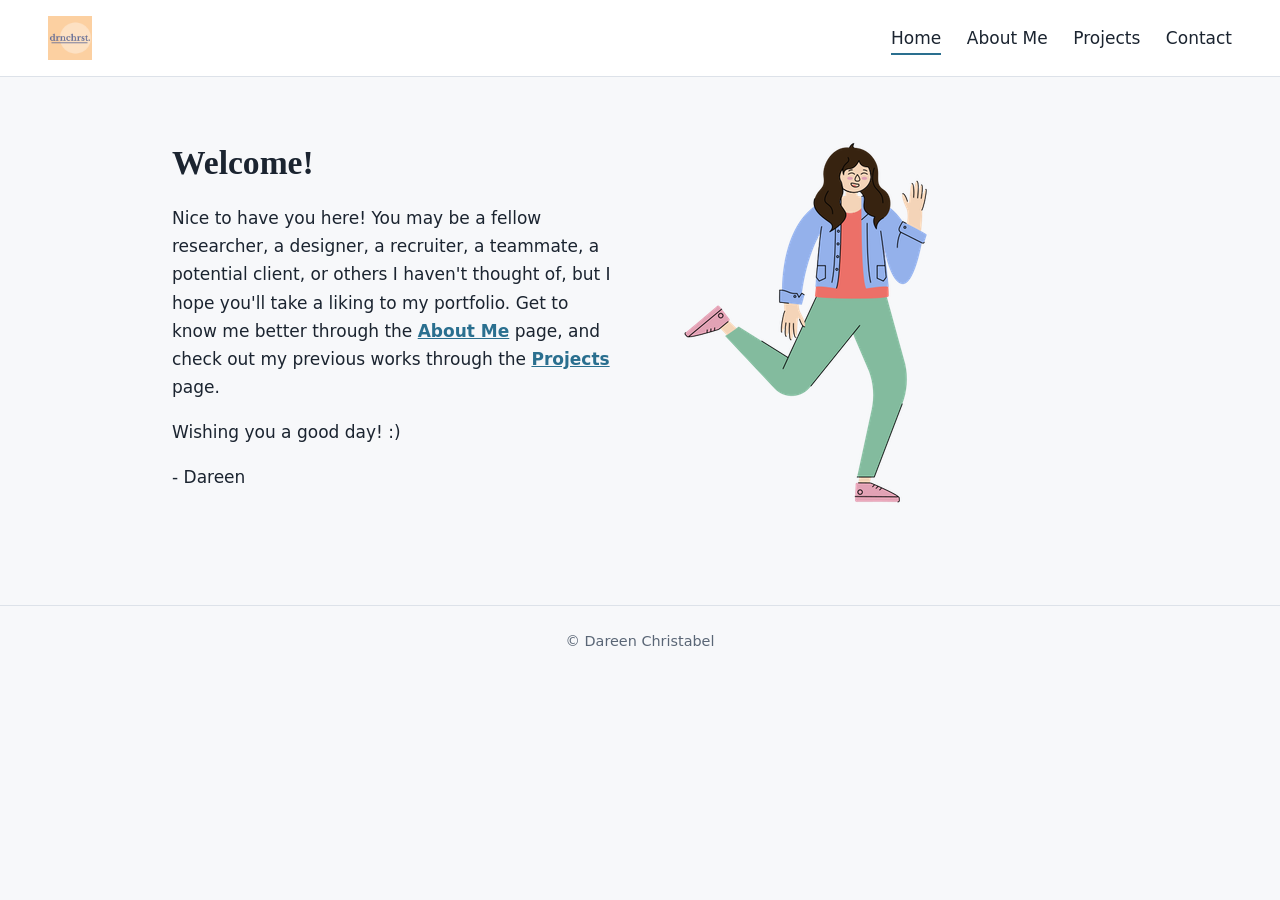
==== index.html @ a6f50239 "initialize porfolio website" ====
<!DOCTYPE html>
<html lang="en"><head><meta charset="utf-8"><meta name="viewport" content="width=device-width, initial-scale=1">
<title>Dareen Christabel</title><meta property="og:title" content="Dareen Christabel"><link rel="stylesheet" href="style.css"></head>
<body><header class="site"><a href="index.html"><img src="images/612d7049ee8b9d09324c1051_drnchrst.-1-.png" alt="A picture of Dareen"></a><nav aria-label="Main"><ul><li><a href="index.html" aria-current="page">Home</a></li><li><a href="about-me.html">About Me</a></li><li><a href="projects.html">Projects</a></li><li><a href="contact.html">Contact</a></li></ul></nav></header>
<main class="wide">

<div class="hero"><div>
<h2>Welcome!</h2>
<p>Nice to have you here! You may be a fellow researcher, a designer, a recruiter, a teammate, a potential client, or others I haven't thought of, but I hope you'll take a liking to my portfolio. Get to know me better through the <strong><a href="about-me.html">About Me</a></strong> page, and check out my previous works through the <strong><a href="projects.html">Projects</a></strong> page.</p>
<p>Wishing you a good day! :)</p>
<p>- Dareen</p></div>
<img src="images/61319481dfd6060967ee1aa3_the-little-things---standing-1-.png" alt="A woman waving hello"></div>

</main><footer>&copy; Dareen Christabel</footer></body></html>
---- style.css ----
:root{--bg:#f7f8fa;--surface:#fff;--ink:#1b2430;--muted:#5a6676;--line:#dde2e9;--accent:#2a6f8f;--accent-ink:#fff;--note:#eaf2f6}
@media (prefers-color-scheme:dark){:root{--bg:#12171d;--surface:#1a2129;--ink:#e8edf2;--muted:#a3afbd;--line:#2c3641;--accent:#6bb4d3;--accent-ink:#0e1419;--note:#1d2a33}}
*{box-sizing:border-box}
html{scroll-behavior:smooth}
body{margin:0;background:var(--bg);color:var(--ink);font:17px/1.65 system-ui,-apple-system,"Segoe UI",Roboto,sans-serif}
h1,h2,h3,h4,h5{font-family:Georgia,"Iowan Old Style",serif;line-height:1.25;margin:0 0 .6em;font-weight:600}
h2{font-size:2.1rem}h3{font-size:1.35rem;color:var(--muted);font-weight:500}h4{font-size:1.5rem;margin-top:2.6em;padding-top:1.2em;border-top:1px solid var(--line)}
h5{font-family:system-ui,sans-serif;font-size:.9rem;font-weight:400;color:var(--muted);margin:.5em 0 2em}
a{color:var(--accent)}a:focus-visible,button:focus-visible,input:focus-visible,textarea:focus-visible{outline:3px solid var(--accent);outline-offset:2px}
header.site{display:flex;align-items:center;justify-content:space-between;gap:1rem;padding:1rem clamp(1rem,4vw,3rem);border-bottom:1px solid var(--line);background:var(--surface);flex-wrap:wrap}
header.site img{height:44px;width:auto;display:block}
nav ul{display:flex;gap:1.6rem;list-style:none;margin:0;padding:0;flex-wrap:wrap}
nav a{color:var(--ink);text-decoration:none;padding:.3rem 0;border-bottom:2px solid transparent}
nav a:hover,nav a[aria-current=page]{border-color:var(--accent)}
main{max-width:760px;margin:0 auto;padding:3rem clamp(1rem,4vw,2rem) 5rem}
main.wide{max-width:1000px}
figure{margin:2rem 0}figure img{max-width:100%;height:auto;border-radius:6px;border:1px solid var(--line);display:block;margin:0 auto}
figcaption{font-size:.85rem;color:var(--muted);margin-top:.6rem;text-align:center}
.hero{display:grid;grid-template-columns:1fr 1fr;gap:3rem;align-items:center;max-width:1000px}
.hero img{max-width:100%;height:auto}
@media(max-width:760px){.hero{grid-template-columns:1fr}}
.why{background:var(--note);border-left:4px solid var(--accent);padding:.8rem 1.1rem;margin:1.4rem 0;border-radius:0 6px 6px 0}
.why p{margin:.4em 0}
.meta{color:var(--muted);font-size:.95rem}
.kw,.disc{font-size:.92rem;color:var(--muted)}
.cards{display:grid;gap:2rem}
.card{display:grid;grid-template-columns:1fr 1.2fr;gap:1.6rem;background:var(--surface);border:1px solid var(--line);border-radius:10px;padding:1.2rem}
.card img{width:100%;height:auto;border-radius:6px}
.card dl{margin:0;font-size:.95rem}.card dt{font-weight:600;display:inline}.card dd{display:inline;margin:0}.card .row{margin:.25rem 0}
@media(max-width:760px){.card{grid-template-columns:1fr}}
form{display:grid;gap:1rem;margin-top:1rem}
label{display:grid;gap:.3rem;font-size:.95rem}
input,textarea{font:inherit;color:var(--ink);background:var(--surface);border:1px solid var(--line);border-radius:6px;padding:.65rem .8rem}
button{font:inherit;background:var(--accent);color:var(--accent-ink);border:0;border-radius:6px;padding:.7rem 1.4rem;cursor:pointer;justify-self:start}
.msg{display:none;padding:.8rem 1rem;border-radius:6px;background:var(--note)}
footer{border-top:1px solid var(--line);padding:1.5rem;text-align:center;color:var(--muted);font-size:.9rem}
@media(prefers-reduced-motion:reduce){html{scroll-behavior:auto}}
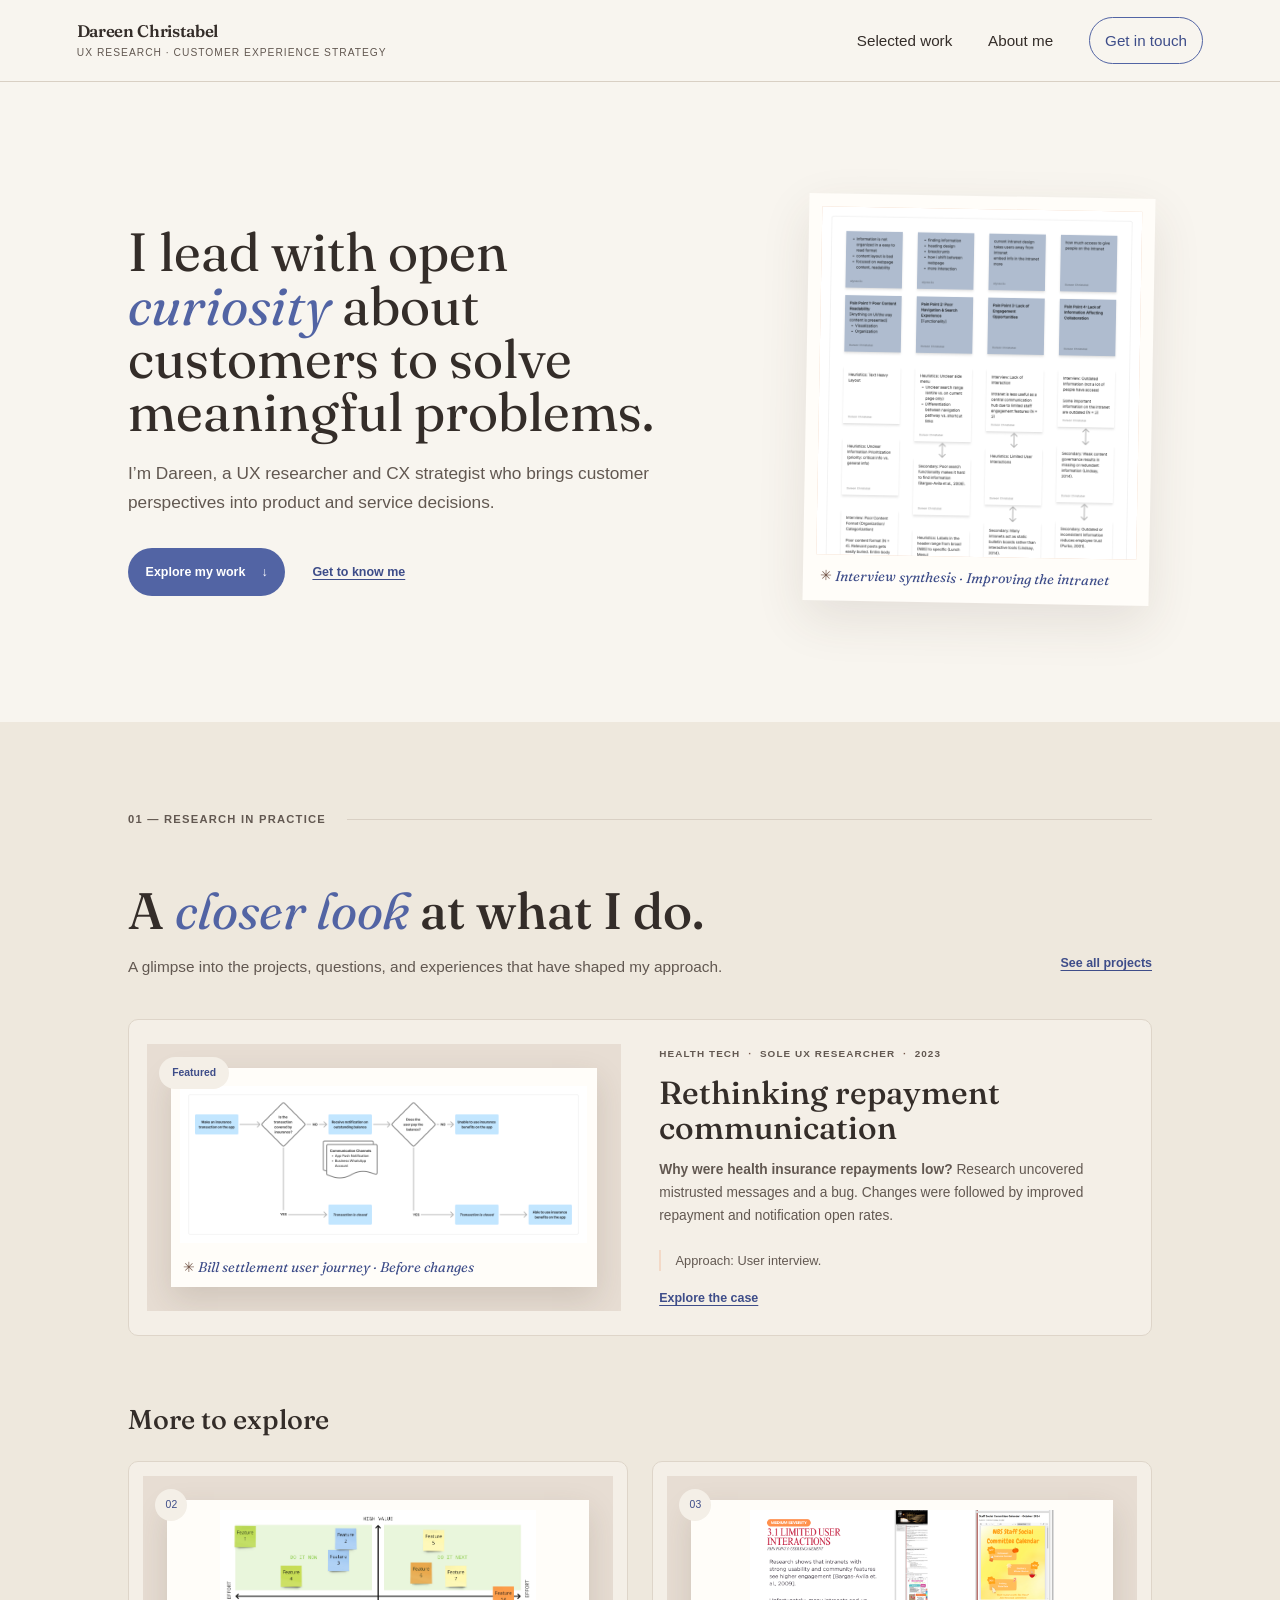
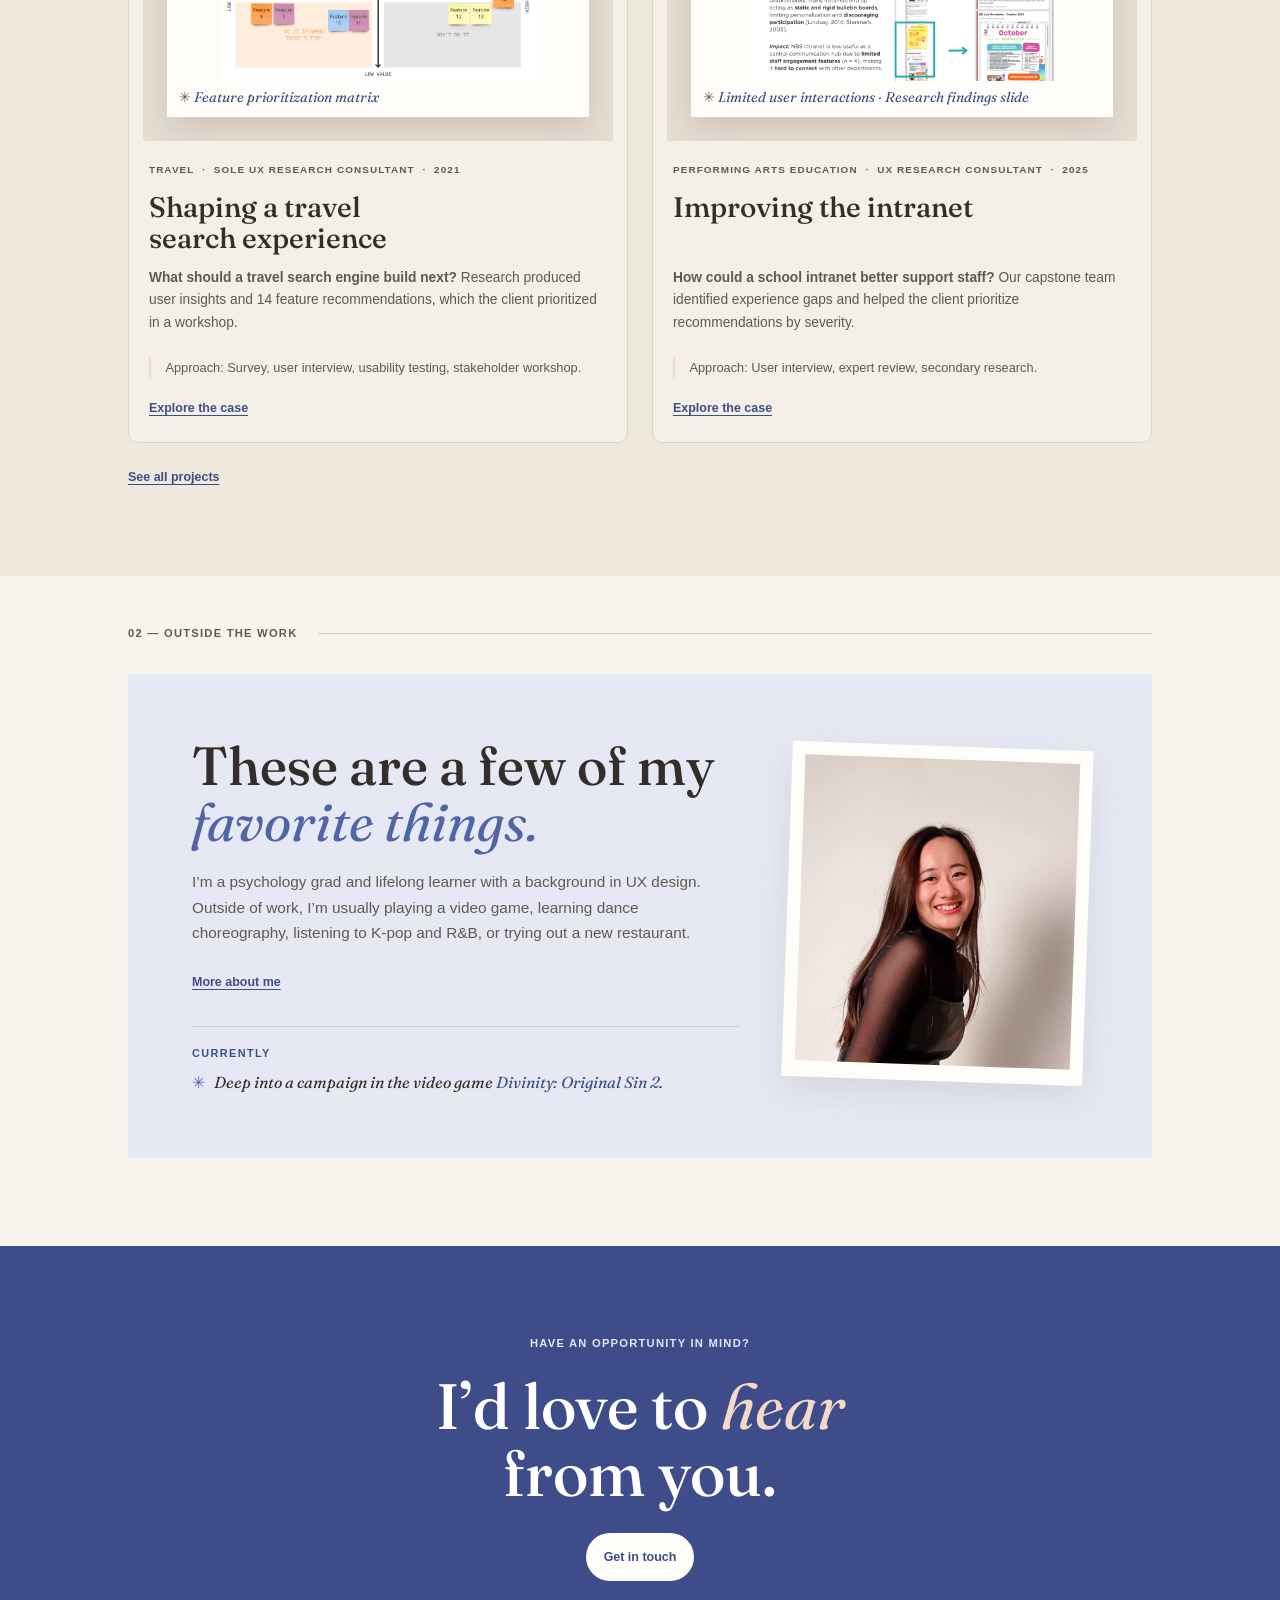
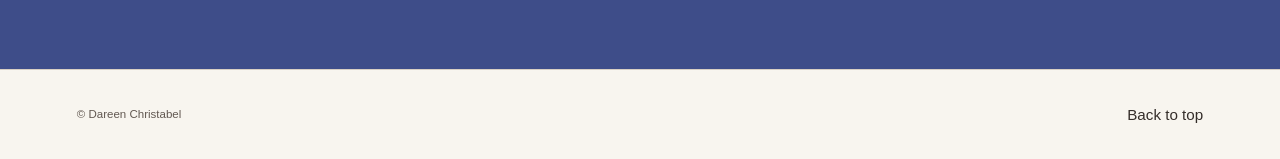
==== commit 61eb86c6: "Publish redesigned portfolio Co-authored-by: Copilot <223556219+Copilot@users.noreply.github.com>" ====
--- a/index.html
+++ b/index.html
@@ -1,14 +1,162 @@
-<!DOCTYPE html>
-<html lang="en"><head><meta charset="utf-8"><meta name="viewport" content="width=device-width, initial-scale=1">
-<title>Dareen Christabel</title><meta property="og:title" content="Dareen Christabel"><link rel="stylesheet" href="style.css"></head>
-<body><header class="site"><a href="index.html"><img src="images/612d7049ee8b9d09324c1051_drnchrst.-1-.png" alt="A picture of Dareen"></a><nav aria-label="Main"><ul><li><a href="index.html" aria-current="page">Home</a></li><li><a href="about-me.html">About Me</a></li><li><a href="projects.html">Projects</a></li><li><a href="contact.html">Contact</a></li></ul></nav></header>
-<main class="wide">
+<!doctype html>
+<html lang="en">
+<head>
+  <meta charset="utf-8">
+  <meta name="viewport" content="width=device-width, initial-scale=1">
+  <meta name="description" content="Dareen Christabel is a UX researcher who helps teams understand people and make better experience decisions.">
+  <meta property="og:title" content="Dareen Christabel — UX Research & Experience Strategy">
+  <meta property="og:description" content="Research-led thinking for more thoughtful customer and user experiences.">
+  <title>Dareen Christabel — UX Research & Experience Strategy</title>
+  <link rel="preconnect" href="https://fonts.googleapis.com">
+  <link rel="preconnect" href="https://fonts.gstatic.com" crossorigin>
+  <link href="https://fonts.googleapis.com/css2?family=Fraunces:ital,opsz,wght@0,9..144,400;0,9..144,500;0,9..144,600;1,9..144,400;1,9..144,500&display=swap" rel="stylesheet">
+  <link rel="stylesheet" href="style.css">
+  <script src="carousel.js" defer></script>
+</head>
+<body>
+  <a class="skip-link" href="#main">Skip to content</a>
+  <header class="site-header">
+    <a class="wordmark" href="index.html" aria-label="Dareen Christabel, home">
+      <span>Dareen Christabel</span>
+      <span class="wordmark-note">UX research · customer experience strategy</span>
+    </a>
+    <nav aria-label="Main navigation">
+      <a href="projects.html">Selected work</a>
+      <a href="about-me.html">About me</a>
+      <a class="nav-contact" href="get-in-touch.html">Get in touch</a>
+    </nav>
+  </header>
 
-<div class="hero"><div>
-<h2>Welcome!</h2>
-<p>Nice to have you here! You may be a fellow researcher, a designer, a recruiter, a teammate, a potential client, or others I haven't thought of, but I hope you'll take a liking to my portfolio. Get to know me better through the <strong><a href="about-me.html">About Me</a></strong> page, and check out my previous works through the <strong><a href="projects.html">Projects</a></strong> page.</p>
-<p>Wishing you a good day! :)</p>
-<p>- Dareen</p></div>
-<img src="images/61319481dfd6060967ee1aa3_the-little-things---standing-1-.png" alt="A woman waving hello"></div>
+  <main id="main">
+    <section class="hero" aria-labelledby="hero-title">
+      <div class="hero-copy">
+        <h1 id="hero-title">I lead with open <em>curiosity</em> about customers to solve meaningful problems.</h1>
+        <p class="hero-intro">I’m Dareen, a UX researcher and CX strategist who brings customer perspectives into product and service decisions.</p>
+        <div class="hero-actions">
+          <a class="button button-primary" href="#work">Explore my work <span aria-hidden="true">↓</span></a>
+          <a class="text-link" href="#person">Get to know me</a>
+        </div>
+      </div>
+      <figure class="hero-artifact">
+        <a class="artifact-frame" href="improving-the-intranet.html" aria-label="View Improving the Intranet case study">
+          <img src="images/6840954a5b3fc269f704c9e1_nbs-interview-synthesis.jpg" alt="Interview synthesis board grouping staff research into themes about intranet content, navigation, engagement, and information sharing">
+        </a>
+        <figcaption><a href="improving-the-intranet.html"><span aria-hidden="true">✳</span> Interview synthesis · Improving the intranet</a></figcaption>
+      </figure>
+    </section>
 
-</main><footer>&copy; Dareen Christabel</footer></body></html>+    <section class="work section-wrap" id="work" aria-labelledby="work-title">
+      <div class="section-label">
+        <span>01 — Research in practice</span>
+        <span class="section-rule"></span>
+      </div>
+      <div class="work-heading">
+        <div>
+          <h2 id="work-title">A <em>closer look</em> at what I do.</h2>
+          <p>A glimpse into the projects, questions, and experiences that have shaped my approach.</p>
+        </div>
+        <a class="text-link work-all" href="projects.html">See all projects</a>
+      </div>
+
+      <div class="project-list">
+        <article class="project-card project-featured">
+          <a class="project-image project-image-captioned" href="rethinking-repayment-communication.html" aria-label="Read Rethinking Repayment Communication: bill settlement user journey before the changes">
+            <span class="project-image-artifact">
+              <span class="project-image-frame">
+                <img src="images/683781a00713f0b82d1ee93c_clawback-user-flow.jpg" alt="" fetchpriority="high">
+              </span>
+              <span class="project-image-caption"><span aria-hidden="true">✳</span> Bill settlement user journey · Before changes</span>
+            </span>
+            <span class="image-index">Featured</span>
+          </a>
+          <div class="project-copy">
+            <p class="project-meta">Health tech <span>·</span> Sole UX researcher <span>·</span> 2023</p>
+            <h3><a href="rethinking-repayment-communication.html">Rethinking repayment communication</a></h3>
+            <p><strong>Why were health insurance repayments low?</strong> Research uncovered mistrusted messages and a bug. Changes were followed by improved repayment and notification open rates.</p>
+            <p class="project-approach">Approach: User interview.</p>
+            <a class="project-link" href="rethinking-repayment-communication.html">Explore the case</a>
+          </div>
+        </article>
+      </div>
+
+      <div class="other-work">
+        <h3 id="more-work-title">More to explore</h3>
+        <div class="other-work-grid" id="more-work-carousel" role="region" aria-labelledby="more-work-title" tabindex="0">
+          <article class="project-card compact-project">
+            <a class="project-image project-image-captioned" href="product-development-project.html" aria-label="Read Shaping a Travel Search Experience: feature prioritization from a stakeholder workshop">
+              <span class="project-image-artifact">
+                <span class="project-image-frame">
+                  <img src="images/61b80a7045399d558a6eefd4_group-1-2-.jpg" alt="" loading="lazy">
+                </span>
+                <span class="project-image-caption"><span aria-hidden="true">✳</span> Feature prioritization matrix</span>
+              </span>
+              <span class="image-index">02</span>
+            </a>
+            <div class="project-copy">
+              <p class="project-meta">Travel <span>·</span> Sole UX research consultant <span>·</span> 2021</p>
+              <h3 class="short-project-title"><a href="product-development-project.html">Shaping a travel search experience</a></h3>
+              <p><strong>What should a travel search engine build next?</strong> Research produced user insights and 14 feature recommendations, which the client prioritized in a workshop.</p>
+              <p class="project-approach">Approach: Survey, user interview, usability testing, stakeholder workshop.</p>
+              <a class="project-link" href="product-development-project.html">Explore the case</a>
+            </div>
+          </article>
+          <article class="project-card compact-project">
+            <a class="project-image project-image-captioned" href="improving-the-intranet.html" aria-label="Read Improving the Intranet: limited user interactions findings">
+              <span class="project-image-artifact">
+                <span class="project-image-frame">
+                  <img src="images/6840869918ff1123363b8874_nbs-discovery-deck-4-.png" alt="" loading="lazy">
+                </span>
+                <span class="project-image-caption"><span aria-hidden="true">✳</span> Limited user interactions · Research findings slide</span>
+              </span>
+              <span class="image-index">03</span>
+            </a>
+            <div class="project-copy">
+              <p class="project-meta">Performing arts education <span>·</span> UX research consultant <span>·</span> 2025</p>
+              <h3 class="short-project-title"><a href="improving-the-intranet.html">Improving the intranet</a></h3>
+              <p><strong>How could a school intranet better support staff?</strong> Our capstone team identified experience gaps and helped the client prioritize recommendations by severity.</p>
+              <p class="project-approach">Approach: User interview, expert review, secondary research.</p>
+              <a class="project-link" href="improving-the-intranet.html">Explore the case</a>
+            </div>
+          </article>
+        </div>
+        <div class="other-work-footer">
+          <a class="text-link work-all work-all-bottom" href="projects.html">See all projects</a>
+          <div class="carousel-controls" hidden>
+            <button type="button" class="carousel-previous" aria-controls="more-work-carousel">Previous</button>
+            <button type="button" class="carousel-next" aria-controls="more-work-carousel">Next</button>
+          </div>
+        </div>
+      </div>
+    </section>
+
+    <section class="personal section-wrap" id="person" aria-labelledby="personal-title">
+      <div class="section-label">
+        <span>02 — Outside the work</span>
+        <span class="section-rule"></span>
+      </div>
+      <div class="personal-card">
+        <div class="personal-copy">
+          <h2 id="personal-title">These are a few of my <em>favorite things.</em></h2>
+          <p>I’m a psychology grad and lifelong learner with a background in UX design. Outside of work, I’m usually playing a video game, learning dance choreography, listening to K-pop and R&amp;B, or trying out a new restaurant.</p>
+          <a class="text-link" href="about-me.html">More about me</a>
+        </div>
+        <figure class="personal-photo">
+          <img src="images/612d726e548dc6b91e189b29_img-0604.jpg" alt="Dareen smiling">
+        </figure>
+        <p class="currently-note"><span class="currently-label">Currently</span><span class="currently-game"><span aria-hidden="true">✳</span> Deep into a campaign in the video game <em>Divinity: Original Sin 2</em>.</span></p>
+      </div>
+    </section>
+
+    <section class="contact-band" aria-labelledby="contact-title">
+      <p class="eyebrow">Have an opportunity in mind?</p>
+      <h2 id="contact-title">I’d love to <em>hear</em> from you.</h2>
+      <a class="button button-light" href="get-in-touch.html">Get in touch</a>
+    </section>
+  </main>
+
+  <footer class="site-footer">
+    <p>© Dareen Christabel</p>
+    <a href="#main">Back to top</a>
+  </footer>
+</body>
+</html>
--- a/style.css
+++ b/style.css
@@ -1,38 +1,1338 @@
-
-:root{--bg:#f7f8fa;--surface:#fff;--ink:#1b2430;--muted:#5a6676;--line:#dde2e9;--accent:#2a6f8f;--accent-ink:#fff;--note:#eaf2f6}
-@media (prefers-color-scheme:dark){:root{--bg:#12171d;--surface:#1a2129;--ink:#e8edf2;--muted:#a3afbd;--line:#2c3641;--accent:#6bb4d3;--accent-ink:#0e1419;--note:#1d2a33}}
-*{box-sizing:border-box}
-html{scroll-behavior:smooth}
-body{margin:0;background:var(--bg);color:var(--ink);font:17px/1.65 system-ui,-apple-system,"Segoe UI",Roboto,sans-serif}
-h1,h2,h3,h4,h5{font-family:Georgia,"Iowan Old Style",serif;line-height:1.25;margin:0 0 .6em;font-weight:600}
-h2{font-size:2.1rem}h3{font-size:1.35rem;color:var(--muted);font-weight:500}h4{font-size:1.5rem;margin-top:2.6em;padding-top:1.2em;border-top:1px solid var(--line)}
-h5{font-family:system-ui,sans-serif;font-size:.9rem;font-weight:400;color:var(--muted);margin:.5em 0 2em}
-a{color:var(--accent)}a:focus-visible,button:focus-visible,input:focus-visible,textarea:focus-visible{outline:3px solid var(--accent);outline-offset:2px}
-header.site{display:flex;align-items:center;justify-content:space-between;gap:1rem;padding:1rem clamp(1rem,4vw,3rem);border-bottom:1px solid var(--line);background:var(--surface);flex-wrap:wrap}
-header.site img{height:44px;width:auto;display:block}
-nav ul{display:flex;gap:1.6rem;list-style:none;margin:0;padding:0;flex-wrap:wrap}
-nav a{color:var(--ink);text-decoration:none;padding:.3rem 0;border-bottom:2px solid transparent}
-nav a:hover,nav a[aria-current=page]{border-color:var(--accent)}
-main{max-width:760px;margin:0 auto;padding:3rem clamp(1rem,4vw,2rem) 5rem}
-main.wide{max-width:1000px}
-figure{margin:2rem 0}figure img{max-width:100%;height:auto;border-radius:6px;border:1px solid var(--line);display:block;margin:0 auto}
-figcaption{font-size:.85rem;color:var(--muted);margin-top:.6rem;text-align:center}
-.hero{display:grid;grid-template-columns:1fr 1fr;gap:3rem;align-items:center;max-width:1000px}
-.hero img{max-width:100%;height:auto}
-@media(max-width:760px){.hero{grid-template-columns:1fr}}
-.why{background:var(--note);border-left:4px solid var(--accent);padding:.8rem 1.1rem;margin:1.4rem 0;border-radius:0 6px 6px 0}
-.why p{margin:.4em 0}
-.meta{color:var(--muted);font-size:.95rem}
-.kw,.disc{font-size:.92rem;color:var(--muted)}
-.cards{display:grid;gap:2rem}
-.card{display:grid;grid-template-columns:1fr 1.2fr;gap:1.6rem;background:var(--surface);border:1px solid var(--line);border-radius:10px;padding:1.2rem}
-.card img{width:100%;height:auto;border-radius:6px}
-.card dl{margin:0;font-size:.95rem}.card dt{font-weight:600;display:inline}.card dd{display:inline;margin:0}.card .row{margin:.25rem 0}
-@media(max-width:760px){.card{grid-template-columns:1fr}}
-form{display:grid;gap:1rem;margin-top:1rem}
-label{display:grid;gap:.3rem;font-size:.95rem}
-input,textarea{font:inherit;color:var(--ink);background:var(--surface);border:1px solid var(--line);border-radius:6px;padding:.65rem .8rem}
-button{font:inherit;background:var(--accent);color:var(--accent-ink);border:0;border-radius:6px;padding:.7rem 1.4rem;cursor:pointer;justify-self:start}
-.msg{display:none;padding:.8rem 1rem;border-radius:6px;background:var(--note)}
-footer{border-top:1px solid var(--line);padding:1.5rem;text-align:center;color:var(--muted);font-size:.9rem}
-@media(prefers-reduced-motion:reduce){html{scroll-behavior:auto}}
+:root {
+  color-scheme: light;
+  --paper: #f8f5ef;
+  --paper-deep: #eee8dd;
+  --paper-card: #f4efe7;
+  --paper-card-line: #ded5c9;
+  --white: #fffdf9;
+  --ink: #342d29;
+  --ink-soft: #625851;
+  --brown: #76594c;
+  --brown-deep: #49372f;
+  --brown-line: #756056;
+  --paper-muted: #e7ddd3;
+  --blue: #5264a4;
+  --blue-dark: #3e4d89;
+  --blue-pale: #e6e9f4;
+  --peach: #f3d9c7;
+  --line: #d9d0c4;
+  --serif: "Fraunces", "Iowan Old Style", "Baskerville", "Palatino Linotype", Georgia, serif;
+  --sans: "Avenir Next", Avenir, "Segoe UI", sans-serif;
+}
+
+* {
+  box-sizing: border-box;
+}
+
+html {
+  scroll-behavior: smooth;
+  scroll-padding-top: 5rem;
+}
+
+body {
+  margin: 0;
+  background: var(--paper);
+  color: var(--ink);
+  font: 16px/1.65 var(--sans);
+  -webkit-font-smoothing: antialiased;
+}
+
+a {
+  color: inherit;
+}
+
+a:focus-visible {
+  outline: 3px solid var(--blue);
+  outline-offset: 4px;
+  border-radius: 2px;
+}
+
+img {
+  display: block;
+  max-width: 100%;
+}
+
+.skip-link {
+  position: absolute;
+  top: 0.75rem;
+  left: 0.75rem;
+  z-index: 5;
+  padding: 0.6rem 0.9rem;
+  transform: translateY(-160%);
+  background: var(--white);
+  color: var(--ink);
+}
+
+.skip-link:focus {
+  transform: translateY(0);
+}
+
+.site-header {
+  position: sticky;
+  top: 0;
+  z-index: 10;
+  min-height: 82px;
+  padding: 1rem clamp(1.25rem, 6vw, 6.5rem);
+  display: flex;
+  align-items: center;
+  justify-content: space-between;
+  gap: 2rem;
+  border-bottom: 1px solid var(--line);
+  background: var(--paper);
+}
+
+.wordmark {
+  display: grid;
+  color: var(--ink);
+  font: 600 1.05rem/1.2 var(--serif);
+  text-decoration: none;
+  letter-spacing: -0.02em;
+}
+
+.wordmark-note {
+  margin-top: 0.3rem;
+  color: var(--ink-soft);
+  font: 0.64rem/1.3 var(--sans);
+  letter-spacing: 0.1em;
+  text-transform: uppercase;
+}
+
+.site-header nav {
+  display: flex;
+  align-items: center;
+  gap: clamp(1rem, 2.8vw, 2.5rem);
+}
+
+.site-header nav a,
+.site-footer a {
+  font-size: 0.95rem;
+  text-decoration: none;
+}
+
+.site-header nav a:not(.nav-contact):hover,
+.site-footer a:hover {
+  color: var(--blue-dark);
+}
+
+.site-header .nav-contact {
+  padding: 0.62rem 0.95rem;
+  border: 1px solid var(--blue);
+  border-radius: 2rem;
+  color: var(--blue-dark);
+}
+
+.site-header .nav-contact:hover {
+  background: var(--blue);
+  color: white;
+}
+
+.hero {
+  position: relative;
+  min-height: 640px;
+  padding: 5.2rem clamp(1.25rem, 10vw, 10rem) 5.5rem;
+  display: grid;
+  grid-template-columns: minmax(0, 1.25fr) minmax(250px, 0.75fr);
+  align-items: center;
+  gap: clamp(3rem, 8vw, 8rem);
+  overflow: hidden;
+}
+
+.hero-copy {
+  max-width: 720px;
+}
+
+.eyebrow,
+.section-label,
+.project-meta {
+  color: var(--ink-soft);
+  font-size: 0.7rem;
+  font-weight: 600;
+  letter-spacing: 0.11em;
+  text-transform: uppercase;
+}
+
+h1,
+h2,
+h3 {
+  font-family: var(--serif);
+  font-weight: 500;
+  letter-spacing: 0;
+}
+
+h1 {
+  max-width: 760px;
+  margin: 1.4rem 0 1.3rem;
+  font-size: clamp(2.6rem, 4.2vw, 4.2rem);
+  line-height: 0.99;
+}
+
+.hero h1 {
+  font-weight: 400;
+}
+
+h1 em,
+h2 em {
+  color: var(--blue);
+  font-weight: 400;
+}
+
+.hero-intro {
+  max-width: 550px;
+  margin: 0;
+  color: var(--ink-soft);
+  font-size: clamp(1rem, 1.35vw, 1.15rem);
+}
+
+.hero-actions {
+  margin-top: 2rem;
+  display: flex;
+  flex-wrap: wrap;
+  align-items: center;
+  gap: 1.25rem 1.7rem;
+}
+
+.button {
+  min-height: 48px;
+  display: inline-flex;
+  align-items: center;
+  justify-content: center;
+  gap: 1rem;
+  padding: 0.68rem 1.1rem;
+  border-radius: 2rem;
+  font-size: 0.78rem;
+  font-weight: 600;
+  text-decoration: none;
+  transition: background-color 140ms ease, transform 140ms ease;
+}
+
+.button:hover {
+  transform: translateY(-2px);
+}
+
+.button-primary {
+  background: var(--blue);
+  color: white;
+}
+
+.button-primary:hover {
+  background: var(--blue-dark);
+}
+
+.text-link,
+.project-link {
+  color: var(--blue-dark);
+  font-size: 0.78rem;
+  font-weight: 600;
+  text-decoration-thickness: 1px;
+  text-underline-offset: 0.25em;
+}
+
+.text-link span,
+.project-link span {
+  display: inline-block;
+  margin-left: 0.2rem;
+  text-decoration: none;
+}
+
+.hero-artifact {
+  width: min(100%, 410px);
+  justify-self: center;
+  margin: 0;
+  padding: 0.8rem;
+  transform: rotate(1deg);
+  background: var(--white);
+  box-shadow: 0 18px 50px #45372b1c;
+}
+
+.artifact-frame {
+  display: block;
+  overflow: hidden;
+  background: var(--peach);
+  aspect-ratio: 0.92;
+}
+
+.artifact-frame img {
+  width: 100%;
+  height: 100%;
+  object-fit: cover;
+  object-position: center top;
+}
+
+.hero-artifact figcaption {
+  margin: 0;
+  padding: 0.8rem 0.25rem 0.15rem;
+  color: var(--blue-dark);
+  font: italic 0.88rem var(--serif);
+}
+
+.hero-artifact figcaption span {
+  color: var(--brown);
+  font-style: normal;
+}
+
+.hero-artifact figcaption a {
+  text-decoration: none;
+}
+
+.hero-artifact figcaption a:hover {
+  text-decoration: underline;
+}
+
+.section-wrap {
+  padding: 5.5rem clamp(1.25rem, 10vw, 10rem);
+}
+
+.section-label {
+  display: flex;
+  align-items: center;
+  gap: 1.3rem;
+}
+
+.section-rule {
+  height: 1px;
+  flex: 1;
+  background: var(--line);
+}
+
+.work h2,
+.personal h2,
+.contact-band h2 {
+  margin: 0;
+  font-size: clamp(2.5rem, 4vw, 4rem);
+  line-height: 1.04;
+}
+
+.work-heading > div > p,
+.personal-copy > p:not(.eyebrow) {
+  margin: 0 0 1.4rem;
+  color: var(--ink-soft);
+  font-size: 0.96rem;
+}
+
+.work-heading {
+  margin: 3.5rem 0 2.5rem;
+  display: flex;
+  align-items: end;
+  justify-content: space-between;
+  gap: 2rem;
+}
+
+.work-heading h2 {
+  margin-bottom: 1rem;
+}
+
+.work-heading > div > p {
+  margin-bottom: 0;
+}
+
+.work-all {
+  flex: 0 0 auto;
+  margin-bottom: 0.35rem;
+}
+
+.work {
+  background: var(--paper-deep);
+}
+
+.project-list {
+  display: grid;
+  gap: 1.5rem;
+}
+
+.project-featured .project-image {
+  aspect-ratio: 16 / 9;
+}
+
+.project-featured .image-index {
+  width: auto;
+  height: auto;
+  padding: 0.45rem 0.8rem;
+  border-radius: 2rem;
+  font-weight: 600;
+}
+
+.project-card {
+  min-height: 300px;
+  display: grid;
+  grid-template-columns: minmax(250px, 0.92fr) minmax(0, 1.08fr);
+  align-items: center;
+  gap: clamp(2rem, 6vw, 6rem);
+  padding: 1.1rem;
+  border: 1px solid var(--paper-card-line);
+  border-radius: 10px;
+  background: var(--paper-card);
+}
+
+.project-card.project-featured {
+  min-height: 0;
+  grid-template-columns: minmax(250px, 1fr) minmax(0, 1fr);
+  gap: clamp(1.5rem, 3vw, 3rem);
+}
+
+.project-card-reverse .project-image {
+  order: 2;
+}
+
+.project-featured .project-copy {
+  max-width: 600px;
+  padding: 0.5rem 0.5rem 0.5rem 0;
+}
+
+.project-image {
+  position: relative;
+  overflow: hidden;
+  display: block;
+  aspect-ratio: 1.45;
+  background: var(--blue-pale);
+}
+
+.project-image img {
+  width: 100%;
+  height: 100%;
+  object-fit: cover;
+  transition: transform 220ms ease;
+}
+
+.project-image:hover img {
+  transform: scale(1.025);
+}
+
+.image-index {
+  position: absolute;
+  top: 0.8rem;
+  left: 0.8rem;
+  width: 2rem;
+  height: 2rem;
+  display: grid;
+  place-items: center;
+  border-radius: 50%;
+  background: var(--paper-card);
+  color: var(--blue-dark);
+  font-size: 0.65rem;
+}
+
+.project-copy {
+  max-width: 520px;
+  padding: 1.5rem 1.5rem 1.5rem 0;
+}
+
+.project-card-reverse .project-copy {
+  padding: 1.5rem 0 1.5rem 1.5rem;
+}
+
+.project-meta {
+  margin: 0 0 0.9rem;
+  font-size: 0.62rem;
+}
+
+.project-meta span {
+  padding: 0 0.25rem;
+  color: var(--brown);
+}
+
+.project-copy h3,
+.selected-work .project-copy h2 {
+  margin: 0 0 0.85rem;
+  font-size: clamp(1.75rem, 2.5vw, 2.4rem);
+  line-height: 1.08;
+}
+
+.project-copy h3 a,
+.selected-work .project-copy h2 a {
+  text-decoration: none;
+}
+
+.project-copy h3 a:hover,
+.selected-work .project-copy h2 a:hover {
+  color: var(--blue-dark);
+}
+
+.project-copy > p:not(.project-meta) {
+  margin: 0 0 1.4rem;
+  color: var(--ink-soft);
+  font-size: 0.86rem;
+}
+
+.project-copy > p.project-approach {
+  margin: 1.4rem 0;
+  padding-left: 0.9rem;
+  border-left: 2px solid var(--peach);
+  font-size: 0.8rem;
+}
+
+.project-featured .project-copy > p.project-approach {
+  margin: 0.8rem 0;
+}
+
+.selected-work-intro {
+  max-width: 700px;
+  margin-bottom: 3rem;
+}
+
+.selected-work-intro h1 {
+  margin: 0 0 1.2rem;
+  font-weight: 400;
+}
+
+.selected-work-intro p {
+  margin: 0;
+  color: var(--ink-soft);
+  font-size: clamp(1rem, 1.35vw, 1.15rem);
+}
+
+.selected-work-list {
+  border-top: 1px solid var(--line);
+}
+
+.selected-project {
+  display: grid;
+  grid-template-columns: minmax(0, 1fr) minmax(0, 1fr);
+  align-items: center;
+  gap: clamp(2rem, 6vw, 6rem);
+  padding: clamp(2.5rem, 5vw, 4.5rem) 0;
+  border-bottom: 1px solid var(--line);
+}
+
+.selected-project:nth-child(even) .project-image {
+  grid-column: 2;
+  grid-row: 1;
+}
+
+.selected-project:nth-child(even) .project-copy {
+  grid-column: 1;
+  grid-row: 1;
+}
+
+.selected-project .project-image {
+  aspect-ratio: 16 / 9;
+}
+
+.selected-project .project-copy {
+  max-width: 600px;
+  padding: 0;
+}
+
+.selected-project .project-meta {
+  font-size: 0.7rem;
+}
+
+.selected-project .project-copy > p:not(.project-meta) {
+  margin-bottom: 0.65rem;
+}
+
+.selected-project-details {
+  margin: 0.65rem 0 1.4rem;
+}
+
+.selected-project-details p {
+  margin: 0;
+  color: var(--ink-soft);
+  font-size: 0.8rem;
+}
+
+.selected-project-details p + p {
+  margin-top: 1.2rem;
+}
+
+.selected-project-details .selected-project-approach {
+  padding-left: 0.9rem;
+  border-left: 2px solid var(--peach);
+}
+
+.selected-project-details strong {
+  color: var(--ink);
+}
+
+.other-work {
+  margin-top: 3.8rem;
+}
+
+.other-work > h3 {
+  margin: 0 0 1.2rem;
+  color: var(--ink);
+  font-size: 1.7rem;
+}
+
+.carousel-controls:not([hidden]) {
+  display: flex;
+  gap: 0.5rem;
+}
+
+.carousel-controls button {
+  padding: 0.5rem 0.85rem;
+  border: 1px solid var(--blue);
+  border-radius: 2rem;
+  background: transparent;
+  color: var(--blue-dark);
+  font: 600 0.78rem var(--sans);
+  cursor: pointer;
+}
+
+.carousel-controls button:hover:not(:disabled) {
+  background: var(--blue);
+  color: white;
+}
+
+.carousel-controls button:focus-visible,
+.other-work-grid:focus-visible {
+  outline: 3px solid var(--blue);
+  outline-offset: 3px;
+}
+
+.carousel-controls button:disabled {
+  opacity: 0.45;
+  cursor: not-allowed;
+}
+
+.other-work-grid {
+  display: grid;
+  grid-auto-flow: column;
+  grid-auto-columns: calc((100% - 1.5rem) / 2);
+  gap: 1.5rem;
+  overflow-x: auto;
+  overscroll-behavior-x: contain;
+  scroll-snap-type: x mandatory;
+  scroll-behavior: smooth;
+}
+
+.other-work-grid > .project-card {
+  scroll-snap-align: start;
+}
+
+.compact-project {
+  min-height: 0;
+  grid-template-columns: 1fr;
+  align-content: start;
+  gap: 0;
+  padding: 0.85rem;
+}
+
+.compact-project .project-image {
+  aspect-ratio: 16 / 9;
+}
+
+.project-image-captioned {
+  display: grid;
+  grid-template-rows: minmax(0, 1fr);
+  place-items: center;
+  padding: 1.5rem;
+  background: var(--paper-muted);
+  text-decoration: none;
+}
+
+.selected-work .project-image-captioned {
+  background: var(--paper-deep);
+}
+
+.project-image-artifact {
+  width: min(100%, 440px);
+  height: 100%;
+  display: grid;
+  grid-template-rows: minmax(0, 1fr) auto;
+  padding: 0.6rem;
+  background: var(--white);
+  box-shadow: 0 12px 30px #45372b26;
+}
+
+.project-image-frame {
+  min-height: 0;
+  overflow: hidden;
+}
+
+.project-image-captioned img {
+  object-fit: contain;
+}
+
+.project-image-caption {
+  padding: 0.45rem 0.15rem 0.05rem;
+  color: var(--blue-dark);
+  font: italic 0.88rem/1.3 var(--serif);
+}
+
+.project-image-caption span {
+  color: var(--brown);
+  font-style: normal;
+}
+
+.compact-project .project-copy {
+  padding: 1.3rem 0.4rem 0.5rem;
+}
+
+.compact-project .project-copy h3 {
+  font-size: clamp(1.5rem, 2.2vw, 2rem);
+  min-height: 2.16em;
+}
+
+.compact-project .short-project-title {
+  max-width: 16ch;
+}
+
+.compact-project .project-copy > p:not(.project-meta) {
+  margin-bottom: 1rem;
+}
+
+.other-work-footer {
+  display: flex;
+  align-items: center;
+  justify-content: space-between;
+  flex-wrap: wrap;
+  gap: 1rem;
+  margin-top: 1.5rem;
+}
+
+.work-all-bottom {
+  margin: 0;
+}
+
+.personal {
+  padding-top: 3rem;
+}
+
+.personal-card {
+  margin-top: 2rem;
+  padding: clamp(2rem, 5vw, 4.5rem);
+  display: grid;
+  grid-template-columns: minmax(0, 1fr) minmax(220px, 0.55fr);
+  grid-template-areas:
+    "copy portrait"
+    "note portrait";
+  align-items: start;
+  gap: 0 3rem;
+  background: var(--blue-pale);
+}
+
+.personal-copy {
+  grid-area: copy;
+  max-width: 600px;
+}
+
+.personal-copy h2 {
+  margin-bottom: 1.2rem;
+  font-size: clamp(2.7rem, 4.2vw, 4.1rem);
+}
+
+.currently-note {
+  grid-area: note;
+  max-width: 600px;
+  margin: 2rem 0 0;
+  padding-top: 1.1rem;
+  border-top: 1px solid #c9cde0;
+  display: grid;
+  gap: 0.45rem;
+}
+
+.personal-photo {
+  grid-area: portrait;
+  width: min(100%, 320px);
+  justify-self: center;
+  margin: 0.5rem 0 0;
+  padding: 0.8rem 0.8rem 1rem;
+  transform: rotate(2deg);
+  background: var(--white);
+  box-shadow: 0 14px 36px #45372b1c;
+}
+
+.personal-photo img {
+  width: 100%;
+  aspect-ratio: 0.9;
+  object-fit: cover;
+  object-position: center 42%;
+}
+
+.currently-label {
+  color: var(--blue-dark);
+  font-size: 0.68rem;
+  font-weight: 600;
+  letter-spacing: 0.13em;
+  text-transform: uppercase;
+}
+
+.currently-game {
+  display: block;
+  color: var(--ink);
+  font: italic 1rem/1.5 var(--serif);
+}
+
+.currently-game > span {
+  margin-right: 0.35rem;
+  color: var(--blue);
+  font-style: normal;
+}
+
+.currently-game em {
+  color: var(--blue-dark);
+}
+
+.about-intro {
+  display: grid;
+  grid-template-columns: minmax(220px, 340px) minmax(0, 700px);
+  justify-content: center;
+  align-items: start;
+  gap: 3rem clamp(2.5rem, 8vw, 8rem);
+}
+
+.about-intro-copy {
+  grid-column: 2;
+  grid-row: 1;
+  max-width: 700px;
+}
+
+.about-intro .eyebrow {
+  margin: 0;
+}
+
+.about-intro h1 {
+  margin: 1.2rem 0 1.5rem;
+  font-weight: 400;
+}
+
+.about-intro-copy > p:not(.eyebrow) {
+  color: var(--ink-soft);
+}
+
+.about-intro-copy .about-lead {
+  color: var(--ink);
+  font-size: clamp(1.1rem, 1.5vw, 1.3rem);
+}
+
+.about-copy-section {
+  margin-top: 2rem;
+}
+
+.about-copy-section h2,
+.case-subheading,
+.case-finding h3 {
+  font-size: 1.35rem;
+  line-height: 1.3;
+}
+
+.about-copy-section h2 {
+  margin: 0 0 0.6rem;
+}
+
+.about-copy-section p {
+  margin: 0 0 1rem;
+  color: var(--ink-soft);
+}
+
+.about-copy-section strong {
+  color: var(--ink);
+}
+
+.about-profile {
+  grid-column: 1;
+  grid-row: 1;
+  width: 100%;
+}
+
+.about-portrait {
+  width: 100%;
+  margin: 0;
+  padding: 0.8rem 0.8rem 1rem;
+  transform: rotate(2deg);
+  background: var(--white);
+  box-shadow: 0 14px 36px #45372b1c;
+}
+
+.about-portrait img {
+  width: 100%;
+  aspect-ratio: 0.9;
+  object-fit: cover;
+  object-position: center 42%;
+}
+
+.about-details {
+  margin: 2.5rem 0 0;
+  border-top: 1px solid var(--line);
+}
+
+.about-details > div {
+  padding: 1rem 0;
+  border-bottom: 1px solid var(--line);
+}
+
+.about-details dt,
+.about-personal-note h2 {
+  color: var(--ink-soft);
+  font-size: 0.7rem;
+  font-weight: 600;
+  letter-spacing: 0.11em;
+  text-transform: uppercase;
+  font-family: var(--sans);
+}
+
+.about-details dd {
+  margin: 0.4rem 0 0;
+  color: var(--ink);
+  font-size: 0.9rem;
+}
+
+.about-details dd + dd {
+  margin-top: 0.8rem;
+}
+
+.about-personal-note {
+  display: flex;
+  flex-wrap: wrap;
+  align-items: center;
+  gap: 0.6rem 2rem;
+  margin-top: 2rem;
+  padding: 1.5rem 2rem;
+  background: var(--blue-pale);
+}
+
+.about-personal-note h2 {
+  flex: none;
+  margin: 0;
+  line-height: 1.3;
+}
+
+.about-personal-note p {
+  flex: 1 1 20rem;
+  margin: 0;
+  color: var(--ink-soft);
+}
+
+.not-found-page {
+  min-height: 100vh;
+  display: flex;
+  flex-direction: column;
+}
+
+.not-found {
+  flex: 1;
+  padding: 5rem 1.25rem;
+  display: grid;
+  align-content: center;
+  justify-items: center;
+  text-align: center;
+}
+
+.not-found .eyebrow {
+  margin: 0;
+}
+
+.not-found h1 {
+  margin: 1rem 0;
+  font-weight: 400;
+}
+
+.not-found > p:not(.eyebrow) {
+  margin: 0 0 2rem;
+  color: var(--ink-soft);
+}
+
+.contact-page {
+  display: grid;
+  grid-template-columns: minmax(0, 0.85fr) minmax(0, 1fr);
+  gap: clamp(3rem, 8vw, 8rem);
+  align-items: start;
+}
+
+.contact-intro {
+  max-width: 470px;
+}
+
+.contact-intro h1 {
+  margin: 0 0 2rem;
+  font-weight: 400;
+}
+
+.contact-intro p {
+  color: var(--ink-soft);
+}
+
+.contact-intro .contact-signoff {
+  margin: 1.5rem 0 2rem;
+  color: var(--blue-dark);
+  font: 400 2rem/1.3 "Oooh Baby", "Segoe Script", cursive;
+}
+
+.contact-intro .contact-social {
+  width: fit-content;
+  margin: 0;
+  padding-top: 1.2rem;
+  border-top: 1px solid var(--line);
+  font-size: 0.9rem;
+}
+
+.contact-social a {
+  color: var(--blue-dark);
+  text-decoration-thickness: 1px;
+  text-underline-offset: 0.2em;
+}
+
+.contact-social a:hover {
+  color: var(--blue);
+}
+
+.contact-form-panel {
+  padding: clamp(1.5rem, 4vw, 3rem);
+  border: 1px solid var(--paper-card-line);
+  border-radius: 0.5rem;
+  background: var(--paper-card);
+}
+
+.contact-form-panel h2 {
+  margin: 0;
+  font-size: clamp(1.8rem, 2.5vw, 2.4rem);
+}
+
+.contact-required {
+  margin: 0.35rem 0 1.8rem;
+  color: var(--ink-soft);
+  font-size: 0.85rem;
+}
+
+.contact-form-panel form {
+  display: grid;
+  gap: 1.1rem;
+}
+
+.contact-form-panel label {
+  display: grid;
+  gap: 0.4rem;
+  color: var(--ink);
+  font-size: 0.85rem;
+  font-weight: 600;
+}
+
+.contact-form-panel input,
+.contact-form-panel textarea {
+  width: 100%;
+  min-width: 0;
+  padding: 0.75rem;
+  border: 1px solid #89786b;
+  border-radius: 0.25rem;
+  background: var(--paper-deep);
+  color: var(--ink);
+  font: 1rem/1.5 var(--sans);
+}
+
+.contact-form-panel textarea {
+  resize: vertical;
+}
+
+.contact-form-panel input:focus-visible,
+.contact-form-panel textarea:focus-visible,
+.contact-submit:focus-visible {
+  outline: 3px solid var(--blue);
+  outline-offset: 3px;
+}
+
+.contact-submit {
+  justify-self: start;
+  min-width: 120px;
+  border: 0;
+  font-family: var(--sans);
+  cursor: pointer;
+}
+
+.contact-submit:disabled {
+  opacity: 0.6;
+  cursor: wait;
+}
+
+.contact-form-message {
+  margin: 0;
+  color: var(--blue-dark);
+}
+
+.contact-form-error {
+  color: #8b352d;
+}
+
+.contact-band {
+  padding: 5.5rem 1.5rem;
+  display: grid;
+  justify-items: center;
+  gap: 1.3rem;
+  background: var(--blue-dark);
+  color: white;
+  text-align: center;
+}
+
+.contact-band .eyebrow {
+  margin: 0;
+  color: #e2e5f4;
+}
+
+.contact-band h2 {
+  max-width: 500px;
+  font-size: clamp(2.7rem, 5vw, 5rem);
+}
+
+.contact-band h2 em {
+  color: #f5d9c7;
+}
+
+.button-light {
+  margin-top: 0.4rem;
+  background: var(--white);
+  color: var(--blue-dark);
+}
+
+.button-light:hover {
+  background: var(--peach);
+}
+
+.site-footer {
+  min-height: 90px;
+  padding: 1.4rem clamp(1.25rem, 6vw, 6.5rem);
+  display: flex;
+  align-items: center;
+  justify-content: space-between;
+  gap: 1rem;
+  border-top: 1px solid var(--line);
+}
+
+.site-footer .footer-name {
+  font: 600 1rem var(--serif);
+}
+
+.site-footer p {
+  margin: 0;
+  color: var(--ink-soft);
+  font-size: 0.72rem;
+}
+
+@media (max-width: 1000px) {
+  .other-work-grid {
+    grid-auto-columns: 100%;
+    gap: 1rem;
+  }
+
+  .project-card.project-featured {
+    grid-template-columns: 1fr;
+    gap: 0;
+  }
+
+  .project-featured .project-copy {
+    padding: 1.4rem 0.5rem 1rem;
+  }
+}
+
+@media (max-width: 800px) {
+  .selected-project {
+    grid-template-columns: 1fr;
+    gap: 1.5rem;
+  }
+
+  .selected-project:nth-child(even) .project-image,
+  .selected-project:nth-child(even) .project-copy {
+    grid-column: auto;
+    grid-row: auto;
+  }
+
+  .contact-page {
+    grid-template-columns: 1fr;
+    gap: 2.5rem;
+  }
+
+  .site-header {
+    align-items: flex-start;
+  }
+
+  .site-header nav {
+    justify-content: flex-end;
+    flex-wrap: wrap;
+    gap: 0.7rem 1rem;
+  }
+
+  .hero {
+    min-height: 0;
+    grid-template-columns: minmax(0, 1fr) minmax(200px, 0.65fr);
+    gap: 2rem;
+    padding-top: 4rem;
+    padding-bottom: 5rem;
+  }
+
+  .hero-artifact {
+    width: min(100%, 290px);
+  }
+
+  .project-card {
+    gap: 1.6rem;
+  }
+
+  .project-featured {
+    gap: 1.6rem;
+  }
+
+  .project-copy {
+    padding-right: 0.5rem;
+  }
+
+  .project-card-reverse .project-copy {
+    padding-left: 0.5rem;
+  }
+}
+
+@media (max-width: 600px) {
+  .site-header {
+    display: block;
+    padding: 1rem 1.25rem;
+  }
+
+  .site-header nav {
+    margin-top: 1rem;
+    justify-content: flex-start;
+  }
+
+  .site-header nav a {
+    font-size: 0.9rem;
+  }
+
+  .site-header .nav-contact {
+    padding: 0.35rem 0.65rem;
+  }
+
+  .hero {
+    grid-template-columns: 1fr;
+    gap: 2.5rem;
+    padding: 3.5rem 1.25rem 4rem;
+  }
+
+  h1 {
+    max-width: 560px;
+    font-size: clamp(2.3rem, 9.5vw, 3.3rem);
+  }
+
+  .hero-artifact {
+    width: min(82%, 340px);
+    justify-self: center;
+  }
+
+  .about-intro {
+    grid-template-columns: 1fr;
+    gap: 2.5rem;
+  }
+
+  .about-intro-copy,
+  .about-profile {
+    grid-column: auto;
+    grid-row: auto;
+  }
+
+  .about-profile {
+    width: 100%;
+  }
+
+  .about-portrait {
+    width: min(72%, 280px);
+    margin-inline: auto;
+  }
+
+  .about-personal-note {
+    display: block;
+    padding: 1.5rem;
+  }
+
+  .about-personal-note h2 {
+    margin-bottom: 0.6rem;
+  }
+
+  .hero-index {
+    bottom: 1rem;
+  }
+
+  .section-wrap {
+    padding: 3.7rem 1.25rem;
+  }
+
+  .work-heading {
+    margin-top: 2.3rem;
+  }
+
+  .work-heading {
+    display: block;
+  }
+
+  .work-all {
+    display: inline-block;
+    margin-top: 1.2rem;
+  }
+
+  .project-card,
+  .project-card-reverse {
+    grid-template-columns: 1fr;
+    gap: 0;
+    padding: 0.75rem;
+  }
+
+  .project-card-reverse .project-image {
+    order: 0;
+  }
+
+  .project-copy,
+  .project-featured .project-copy,
+  .project-card-reverse .project-copy {
+    padding: 1.4rem 0.5rem 1rem;
+  }
+
+  .compact-project {
+    padding: 0.7rem;
+  }
+
+  .compact-project .project-copy {
+    padding: 1.2rem 0.5rem 0.8rem;
+  }
+
+  .other-work-footer {
+    margin-top: 1.2rem;
+  }
+
+  .work-all-bottom {
+    margin: 0;
+  }
+
+  .personal {
+    padding-top: 1rem;
+  }
+
+  .personal-copy {
+    padding: 0;
+  }
+
+  .personal-card {
+    grid-template-columns: 1fr;
+    grid-template-areas:
+      "copy"
+      "portrait"
+      "note";
+    gap: 1.8rem;
+    padding: 2rem 1.5rem;
+  }
+
+  .personal-photo {
+    width: min(72%, 280px);
+    margin-top: 0;
+  }
+
+  .currently-note {
+    margin-top: 0;
+  }
+
+  .contact-band {
+    padding: 4rem 1.25rem;
+  }
+
+  .site-footer {
+    padding: 1.4rem 1.25rem;
+    flex-wrap: wrap;
+  }
+
+  .site-footer p {
+    order: 1;
+    flex-basis: 100%;
+  }
+}
+
+@media (prefers-reduced-motion: reduce) {
+  *,
+  *::before,
+  *::after {
+    scroll-behavior: auto !important;
+    transition-duration: 0.01ms !important;
+  }
+}
